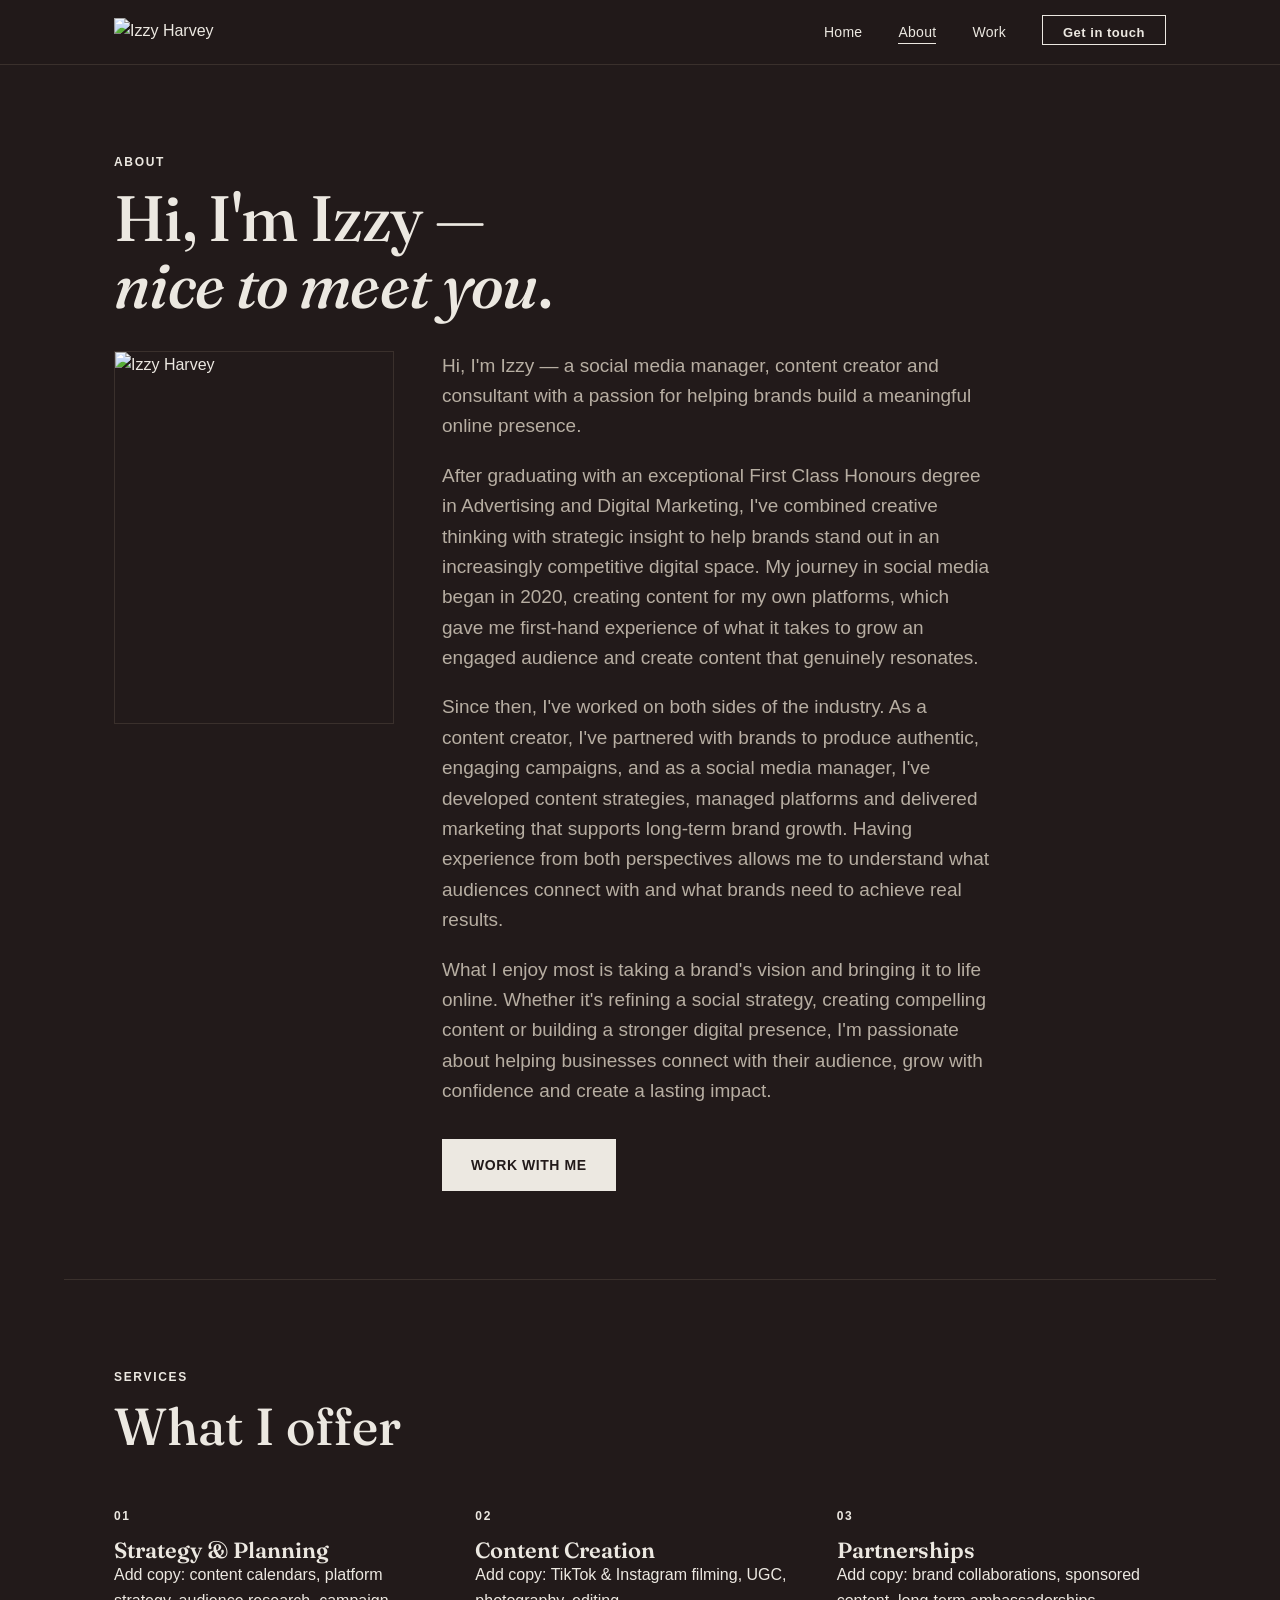
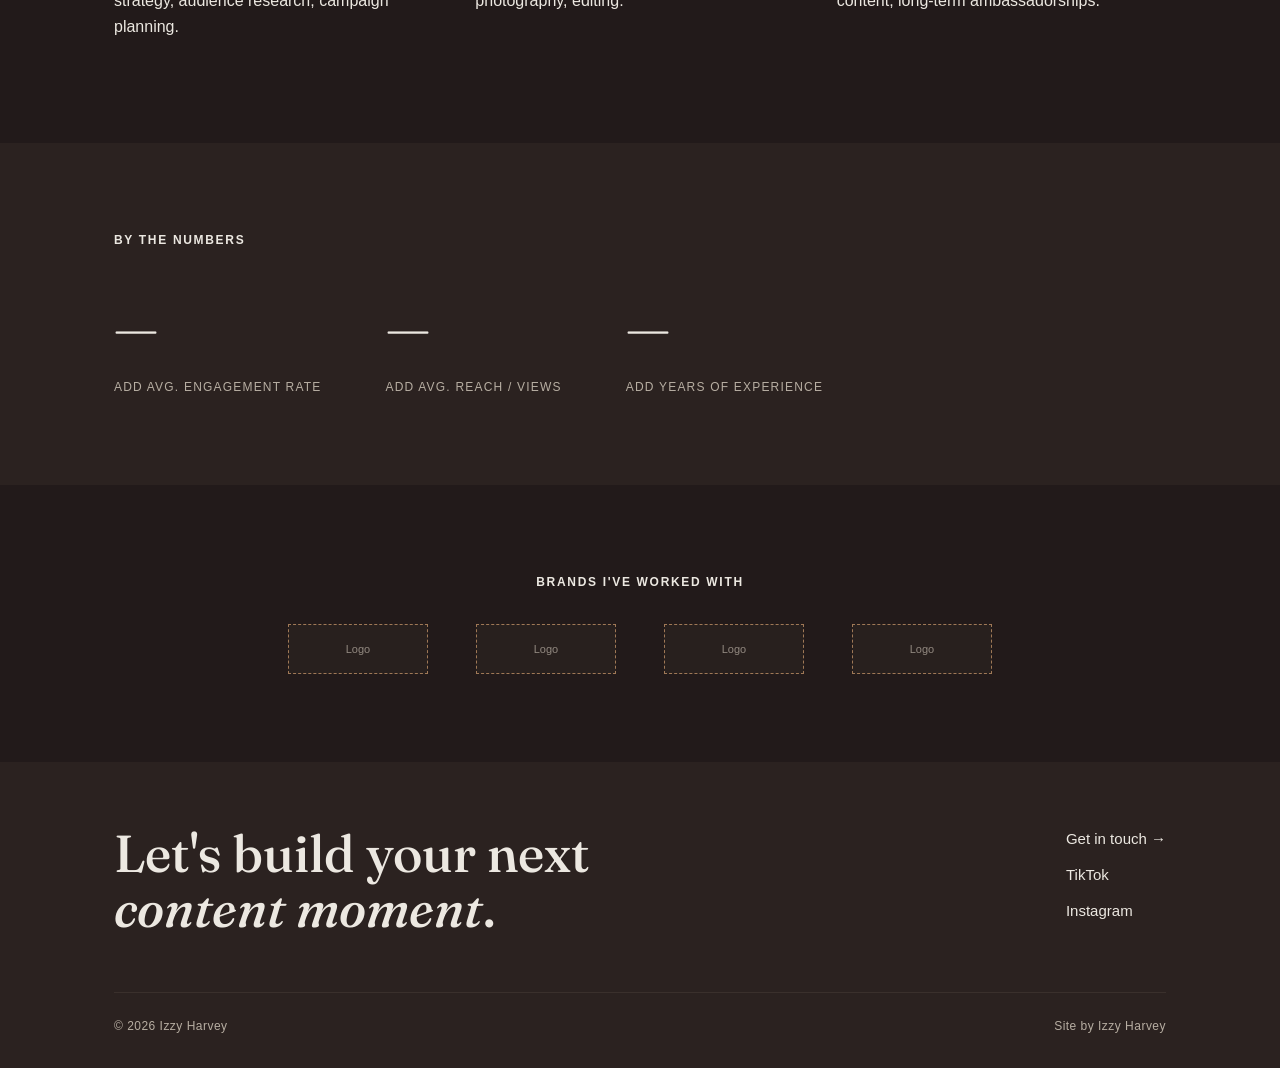
==== about.html @ ade732e3 "Add files via upload" ====
<!DOCTYPE html>
<html lang="en">
<head>
<meta charset="UTF-8">
<meta name="viewport" content="width=device-width, initial-scale=1.0">
<title>About — Izzy Harvey</title>
<link rel="preconnect" href="https://fonts.googleapis.com">
<link rel="preconnect" href="https://fonts.gstatic.com" crossorigin>
<link href="https://fonts.googleapis.com/css2?family=Fraunces:ital,wght@0,300;0,500;0,600;1,400;1,500&display=swap" rel="stylesheet">
<link href="https://api.fontshare.com/v2/css?f[]=switzer@400,500,600,700&display=swap" rel="stylesheet">
<link rel="stylesheet" href="styles.css">
</head>
<body>

<header class="site-header">
  <nav class="nav">
    <a class="logo" href="index.html"><img src="assets/wordmark.svg" alt="Izzy Harvey"></a>
    <button class="nav-toggle">Menu</button>
    <ul class="nav-links">
      <li><a href="index.html">Home</a></li>
      <li><a href="about.html" aria-current="page">About</a></li>
      <li><a href="portfolio.html">Work</a></li>
      <li><a href="contact.html" class="nav-cta">Get in touch</a></li>
    </ul>
  </nav>
</header>

<main>

  <section class="wrap" style="padding-bottom:0;">
    <p class="eyebrow">About</p>
    <h1 style="font-size:clamp(40px,6vw,64px); margin-bottom:32px;">Hi, I'm Izzy —<br><em>nice to meet you</em>.</h1>
  </section>

  <section class="wrap about-photo-row">
    <img src="assets/izzy-photo.jpg" alt="Izzy Harvey" class="about-photo">
    <div>
      <p class="lede mt-0">Hi, I'm Izzy — a social media manager, content
        creator and consultant with a passion for helping brands build a
        meaningful online presence.</p>
      <p class="lede">After graduating with an exceptional First Class
        Honours degree in Advertising and Digital Marketing, I've combined
        creative thinking with strategic insight to help brands stand out
        in an increasingly competitive digital space. My journey in social
        media began in 2020, creating content for my own platforms, which
        gave me first-hand experience of what it takes to grow an engaged
        audience and create content that genuinely resonates.</p>
      <p class="lede">Since then, I've worked on both sides of the
        industry. As a content creator, I've partnered with brands to
        produce authentic, engaging campaigns, and as a social media
        manager, I've developed content strategies, managed platforms and
        delivered marketing that supports long-term brand growth. Having
        experience from both perspectives allows me to understand what
        audiences connect with and what brands need to achieve real
        results.</p>
      <p class="lede">What I enjoy most is taking a brand's vision and
        bringing it to life online. Whether it's refining a social
        strategy, creating compelling content or building a stronger
        digital presence, I'm passionate about helping businesses connect
        with their audience, grow with confidence and create a lasting
        impact.</p>
      <div style="margin-top:32px;">
        <a href="contact.html" class="btn btn-primary">Work with me</a>
      </div>
    </div>
  </section>

  <hr class="rule wrap" style="margin:0 var(--gutter);">

  <!-- SERVICES -->
  <section class="wrap">
    <p class="eyebrow">Services</p>
    <h2 style="margin-bottom:48px;">What I offer</h2>
    <div class="grid-3">
      <div>
        <span class="eyebrow">01</span>
        <h3 style="margin-top:12px;">Strategy &amp; Planning</h3>
        <p class="meta">Add copy: content calendars, platform strategy,
          audience research, campaign planning.</p>
      </div>
      <div>
        <span class="eyebrow">02</span>
        <h3 style="margin-top:12px;">Content Creation</h3>
        <p class="meta">Add copy: TikTok &amp; Instagram filming, UGC,
          photography, editing.</p>
      </div>
      <div>
        <span class="eyebrow">03</span>
        <h3 style="margin-top:12px;">Partnerships</h3>
        <p class="meta">Add copy: brand collaborations, sponsored
          content, long-term ambassadorships.</p>
      </div>
    </div>
  </section>

  <!-- STATS -->
  <section class="bg-dark">
    <div class="wrap">
      <p class="eyebrow" style="margin-bottom:32px;">By the numbers</p>
      <div class="stat-row">
        <div><div class="num">—</div><div class="lbl">Add avg. engagement rate</div></div>
        <div><div class="num">—</div><div class="lbl">Add avg. reach / views</div></div>
        <div><div class="num">—</div><div class="lbl">Add years of experience</div></div>
      </div>
    </div>
  </section>

  <!-- AS SEEN WITH -->
  <section class="wrap center">
    <p class="eyebrow" style="margin-bottom:32px;">Brands I've worked with</p>
    <div class="logo-row" style="justify-content:center;">
      <div class="placeholder">Logo</div>
      <div class="placeholder">Logo</div>
      <div class="placeholder">Logo</div>
      <div class="placeholder">Logo</div>
    </div>
  </section>

</main>

<footer>
  <div class="wrap">
    <div class="footer-top">
      <h2>Let's build your next<br><em>content moment</em>.</h2>
      <ul class="social-list">
        <li><a href="contact.html">Get in touch →</a></li>
        <li><a href="https://www.tiktok.com/@izzyharveyx" target="_blank" rel="noopener">TikTok</a></li>
        <li><a href="https://www.instagram.com/izzyharvey.x" target="_blank" rel="noopener">Instagram</a></li>
      </ul>
    </div>
    <div class="footer-bottom">
      <span>© 2026 Izzy Harvey</span>
      <span>Site by Izzy Harvey</span>
    </div>
  </div>
</footer>

<script src="script.js"></script>
</body>
</html>
---- styles.css ----
/* ============================================================
   IZZY HARVEY — PORTFOLIO
   Design tokens
   ============================================================ */
:root{
  /* Colour — dark theme */
  --bg:#221A1A;          /* page background */
  --bg-raised:#2B2220;   /* elevated panels — alt sections, cards, placeholders */
  --ink:#ECE8E1;         /* primary text — warm off-white */
  --ink-dim:#B7AEA2;     /* secondary/muted text */
  --tan-500:#C9986A;     /* camel accent — tags, rules, hover */
  --border:#3A302C;      /* hairline borders */

  /* Type */
  --font-display:'Fraunces', serif;
  --font-body:'Switzer','Helvetica Neue',Helvetica,Arial,sans-serif;

  /* Layout */
  --max-w:1180px;
  --gutter:clamp(24px, 5vw, 64px);
  --radius:2px;
}

*,*::before,*::after{ box-sizing:border-box; }

html{ scroll-behavior:smooth; }

body{
  margin:0;
  background:var(--bg);
  color:var(--ink);
  font-family:var(--font-body);
  font-size:16px;
  line-height:1.6;
  -webkit-font-smoothing:antialiased;
}

img{ max-width:100%; display:block; }
a{ color:inherit; text-decoration:none; }

.wrap{
  max-width:var(--max-w);
  margin:0 auto;
  padding-left:var(--gutter);
  padding-right:var(--gutter);
}

/* ---------- eyebrow / labels ---------- */
.eyebrow{
  font-family:var(--font-body);
  font-size:12px;
  font-weight:600;
  letter-spacing:.14em;
  text-transform:uppercase;
  color:var(--ink);
}

/* ---------- headings ---------- */
h1,h2,h3{
  font-family:var(--font-display);
  font-weight:500;
  line-height:1.05;
  margin:0;
  color:var(--ink);
}
h1{ font-size:clamp(48px,8vw,96px); letter-spacing:-.01em; }
h2{ font-size:clamp(32px,4.5vw,52px); }
h3{ font-size:22px; font-weight:600; }
em, .italic{ font-style:italic; color:var(--ink); }

p{ margin:0 0 1em; }
.lede{ font-size:19px; color:var(--ink-dim); max-width:52ch; }

/* ============================================================
   NAV
   ============================================================ */
.site-header{
  position:sticky; top:0; z-index:50;
  background:rgba(34,26,26,.9);
  backdrop-filter:blur(8px);
  border-bottom:1px solid var(--border);
}
.nav{
  display:flex; align-items:center; justify-content:space-between;
  padding:18px var(--gutter);
  max-width:var(--max-w); margin:0 auto;
}
.nav .logo img{ height:28px; width:auto; }
.nav-links{
  display:flex; gap:36px; list-style:none; margin:0; padding:0;
  font-size:14px; font-weight:500; letter-spacing:.02em;
}
.nav-links a{
  position:relative; padding-bottom:4px;
}
.nav-links a::after{
  content:''; position:absolute; left:0; bottom:0; width:0; height:1px;
  background:var(--ink); transition:width .25s ease;
}
.nav-links a:hover::after, .nav-links a[aria-current="page"]::after{ width:100%; }
.nav-cta{
  border:1px solid var(--ink); padding:9px 20px;
  font-size:13px; font-weight:600; letter-spacing:.04em;
  transition:background .2s ease, color .2s ease;
}
.nav-cta:hover{ background:var(--ink); color:var(--bg); }
.nav-toggle{ display:none; }

@media (max-width:760px){
  .nav-links{
    position:fixed; inset:64px 0 auto 0; background:var(--bg);
    flex-direction:column; gap:0; border-bottom:1px solid var(--border);
    max-height:0; overflow:hidden; transition:max-height .3s ease;
  }
  .nav-links.open{ max-height:400px; }
  .nav-links li{ border-top:1px solid var(--border); }
  .nav-links a{ display:block; padding:16px var(--gutter); }
  .nav-links a::after{ display:none; }
  .nav-toggle{
    display:block; background:none; border:none; cursor:pointer;
    font-family:var(--font-body); font-size:13px; font-weight:600;
    letter-spacing:.06em; text-transform:uppercase; color:var(--ink);
  }
}

/* ============================================================
   BUTTONS
   ============================================================ */
.btn{
  display:inline-flex; align-items:center; gap:10px;
  padding:14px 28px; font-size:14px; font-weight:600;
  letter-spacing:.04em; text-transform:uppercase;
  border:1px solid var(--ink); cursor:pointer;
  transition:background .2s ease, color .2s ease, border-color .2s ease;
  background:transparent; color:var(--ink);
}
.btn-primary{ background:var(--ink); color:var(--bg); }
.btn-primary:hover{ background:var(--ink-dim); border-color:var(--ink-dim); color:var(--bg); }
.btn-ghost:hover{ background:var(--ink); color:var(--bg); }

/* ============================================================
   HERO
   ============================================================ */
.hero{
  padding:72px 0 56px;
  display:grid; grid-template-columns:1.4fr .9fr; gap:48px; align-items:end;
}
.hero-eyebrow{ margin-bottom:18px; }
.hero h1{ margin-bottom:22px; }
.hero-meta{
  border-left:1px solid var(--tan-500); padding-left:24px;
  display:flex; flex-direction:column; gap:14px;
}
.hero-meta .stat{ font-family:var(--font-display); font-size:26px; display:block; }
.hero-meta .stat span{
  display:block; font-family:var(--font-body); font-size:11px;
  letter-spacing:.12em; text-transform:uppercase; color:var(--ink-dim); margin-top:2px;
}
.hero-meta a.stat{ transition:color .2s ease; }
.hero-meta a.stat:hover{ opacity:.7; }
@media (max-width:820px){
  .hero{ grid-template-columns:1fr; }
  .hero-meta{ border-left:none; border-top:1px solid var(--tan-500); padding-left:0; padding-top:20px; flex-direction:column; gap:20px; }
}

/* ============================================================
   SIGNATURE COMPONENT — the content reel
   A horizontal strip of scheduled-post style frames, echoing
   Izzy's day job of laying out content calendars. Used across
   pages as the placeholder system for photo/video.
   ============================================================ */
.reel{
  display:flex; gap:16px; overflow-x:auto; padding:28px var(--gutter) 8px;
  scrollbar-width:thin;
}
.reel::-webkit-scrollbar{ height:6px; }
.reel::-webkit-scrollbar-thumb{ background:var(--border); }

.frame{
  flex:0 0 auto; width:220px;
  border:1px dashed var(--tan-500);
  background:var(--bg-raised);
  display:flex; flex-direction:column;
}
.frame .slot{
  aspect-ratio:4/5; display:flex; align-items:center; justify-content:center;
  text-align:center; padding:16px; color:var(--ink-dim); font-size:12px; line-height:1.5;
}
.frame .tag{
  border-top:1px dashed var(--tan-500);
  padding:9px 12px; font-size:11px; font-weight:600;
  letter-spacing:.06em; text-transform:uppercase; color:var(--ink);
  display:flex; justify-content:space-between;
}

/* Generic placeholder block (non-reel, single image) */
.placeholder{
  border:1px dashed var(--tan-500); background:var(--bg-raised);
  display:flex; align-items:center; justify-content:center;
  text-align:center; color:var(--ink-dim); font-size:13px; padding:24px; line-height:1.6;
}

/* ============================================================
   MARQUEE — running text strip
   ============================================================ */
.marquee{
  background:var(--bg-raised); color:var(--ink);
  overflow:hidden; white-space:nowrap; padding:16px 0;
  border-top:1px solid var(--border); border-bottom:1px solid var(--border);
}
.marquee-track{
  display:inline-block; padding-left:100%;
  animation:scroll 28s linear infinite;
  font-family:var(--font-body); font-weight:500; font-size:18px;
  letter-spacing:.02em; text-transform:uppercase;
}
.marquee-track span{ margin:0 32px; color:var(--ink); font-style:normal; }
@keyframes scroll{ from{ transform:translateX(0);} to{ transform:translateX(-100%);} }
@media (prefers-reduced-motion:reduce){ .marquee-track{ animation:none; padding-left:0; } }

/* ============================================================
   SECTIONS
   ============================================================ */
section{ padding:88px 0; }
.section-head{
  display:flex; justify-content:space-between; align-items:flex-end;
  gap:24px; margin-bottom:48px; flex-wrap:wrap;
}
.rule{ border:none; border-top:1px solid var(--border); margin:0; }

.bg-beige{ background:var(--bg-raised); }
.bg-dark{ background:var(--bg-raised); color:var(--ink); }
.bg-dark h2, .bg-dark h3{ color:var(--ink); }
.bg-dark .eyebrow{ color:var(--ink); }

/* ---------- grid ---------- */
.grid-3{ display:grid; grid-template-columns:repeat(3,1fr); gap:32px; }
.grid-2{ display:grid; grid-template-columns:repeat(2,1fr); gap:40px; }
@media (max-width:820px){ .grid-3{ grid-template-columns:1fr; } .grid-2{ grid-template-columns:1fr; } }

/* ---------- work card ---------- */
.card{ display:flex; flex-direction:column; gap:18px; }
.card .placeholder{ aspect-ratio:4/5; }
.card .tags{ display:flex; gap:8px; flex-wrap:wrap; }
.pill{
  font-size:11px; font-weight:600; letter-spacing:.06em; text-transform:uppercase;
  border:1px solid var(--tan-500); color:var(--ink); padding:5px 11px;
}
.card h3{ margin-top:4px; }
.card .meta{ font-size:13px; color:var(--ink-dim); }

/* ---------- stat row ---------- */
.stat-row{ display:flex; gap:64px; flex-wrap:wrap; }
.stat-row .num{ font-family:var(--font-display); font-size:56px; }
.stat-row .lbl{ font-size:12px; letter-spacing:.1em; text-transform:uppercase; color:var(--ink-dim); margin-top:6px; }

/* ---------- logos row ---------- */
.logo-row{ display:flex; gap:48px; flex-wrap:wrap; align-items:center; opacity:.75; }
.logo-row .placeholder{ width:140px; height:48px; font-size:11px; }

/* ============================================================
   FOOTER
   ============================================================ */
footer{ background:var(--bg-raised); color:var(--ink-dim); padding:64px 0 32px; }
.footer-top{ display:flex; justify-content:space-between; gap:40px; flex-wrap:wrap; margin-bottom:56px; }
.footer-top h2{ color:var(--ink); max-width:14ch; }
.social-list{ list-style:none; margin:0; padding:0; display:flex; flex-direction:column; gap:10px; }
.social-list a{ font-size:15px; border-bottom:1px solid transparent; color:var(--ink); }
.social-list a:hover{ border-color:var(--ink); }
.footer-bottom{
  display:flex; justify-content:space-between; flex-wrap:wrap; gap:12px;
  border-top:1px solid var(--border); padding-top:24px;
  font-size:12px; letter-spacing:.04em; color:var(--ink-dim);
}

/* ---------- about page photo ---------- */
.about-photo-row{
  padding-top:0; display:grid; grid-template-columns:280px 1fr; gap:48px; align-items:start;
}
.about-photo{
  width:100%; aspect-ratio:3/4; object-fit:cover; border:1px solid var(--border);
}
@media (max-width:820px){
  .about-photo-row{ grid-template-columns:1fr; }
  .about-photo{ max-width:280px; }
}

/* ---------- utility ---------- */
.mt-0{ margin-top:0; }
.center{ text-align:center; }
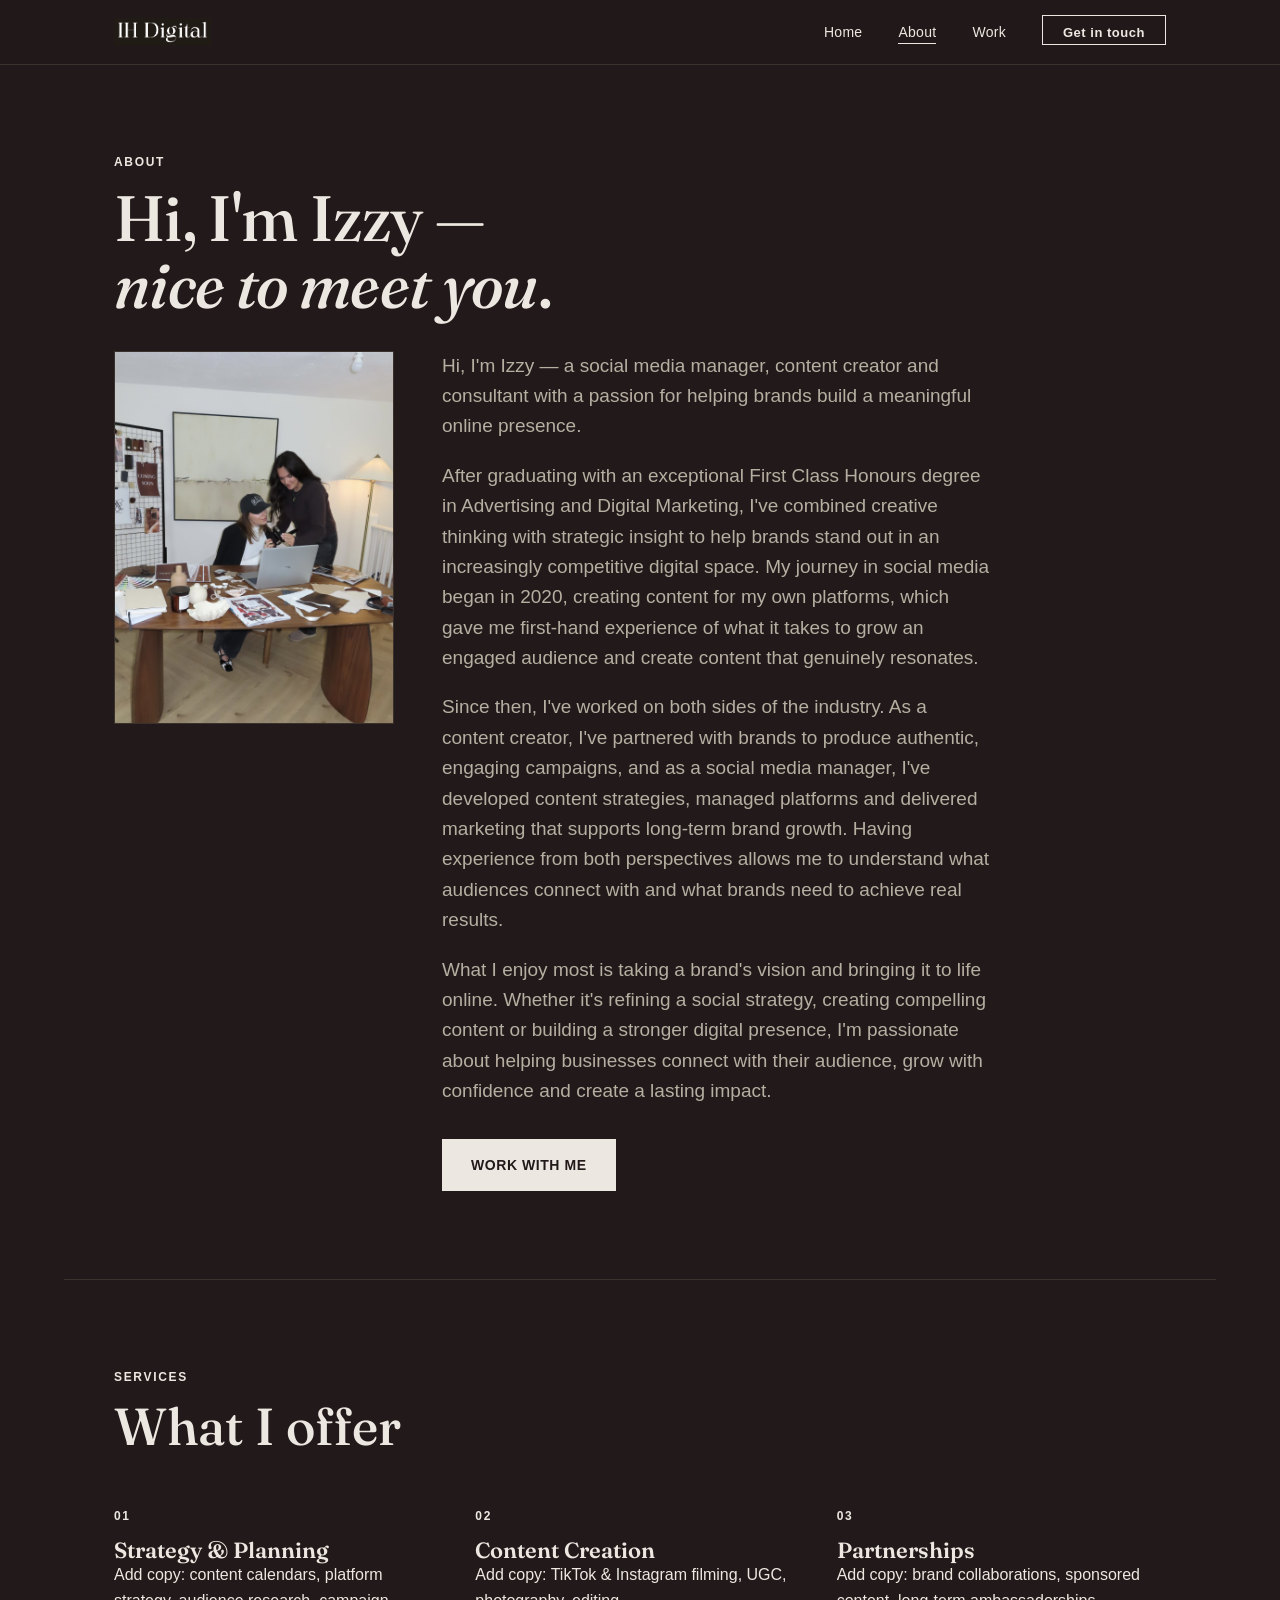
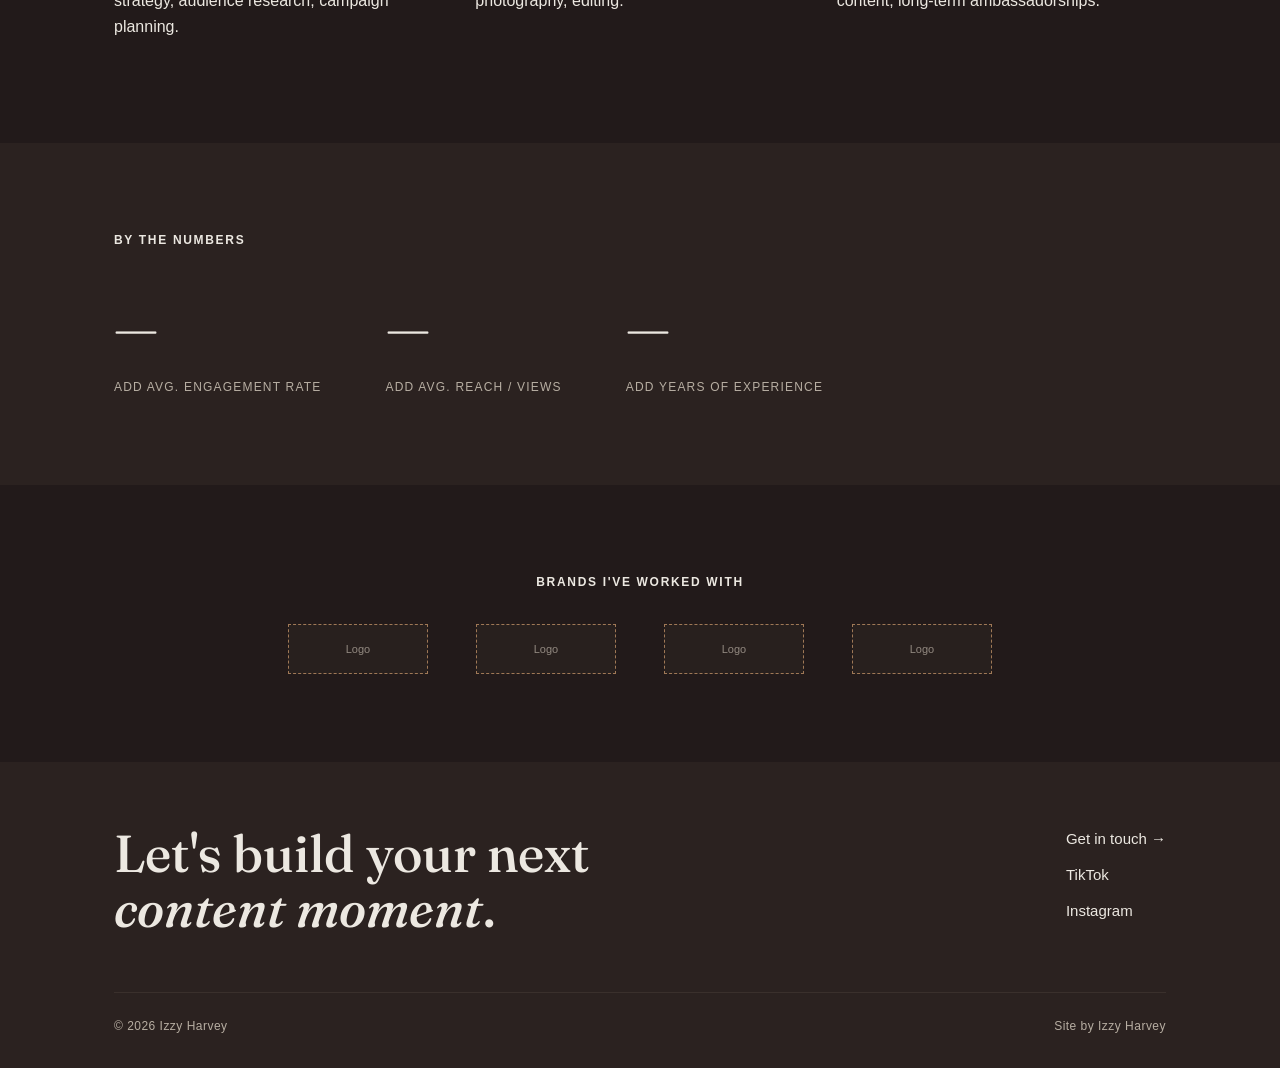
==== commit 1f3500ed: "Add files via upload" ====
--- a/about.html
+++ b/about.html
@@ -14,7 +14,7 @@
 
 <header class="site-header">
   <nav class="nav">
-    <a class="logo" href="index.html"><img src="assets/wordmark.svg" alt="Izzy Harvey"></a>
+    <a class="logo" href="index.html"><img src="assets/logo.png" alt="IH Digital"></a>
     <button class="nav-toggle">Menu</button>
     <ul class="nav-links">
       <li><a href="index.html">Home</a></li>
--- a/styles.css
+++ b/styles.css
@@ -193,6 +193,12 @@
   display:flex; justify-content:space-between;
 }
 
+/* filled reel frame — real photo, no dashed placeholder */
+.frame-filled{ border:none; background:none; }
+.reel-img{
+  width:100%; aspect-ratio:4/5; object-fit:cover; display:block;
+}
+
 /* Generic placeholder block (non-reel, single image) */
 .placeholder{
   border:1px dashed var(--tan-500); background:var(--bg-raised);
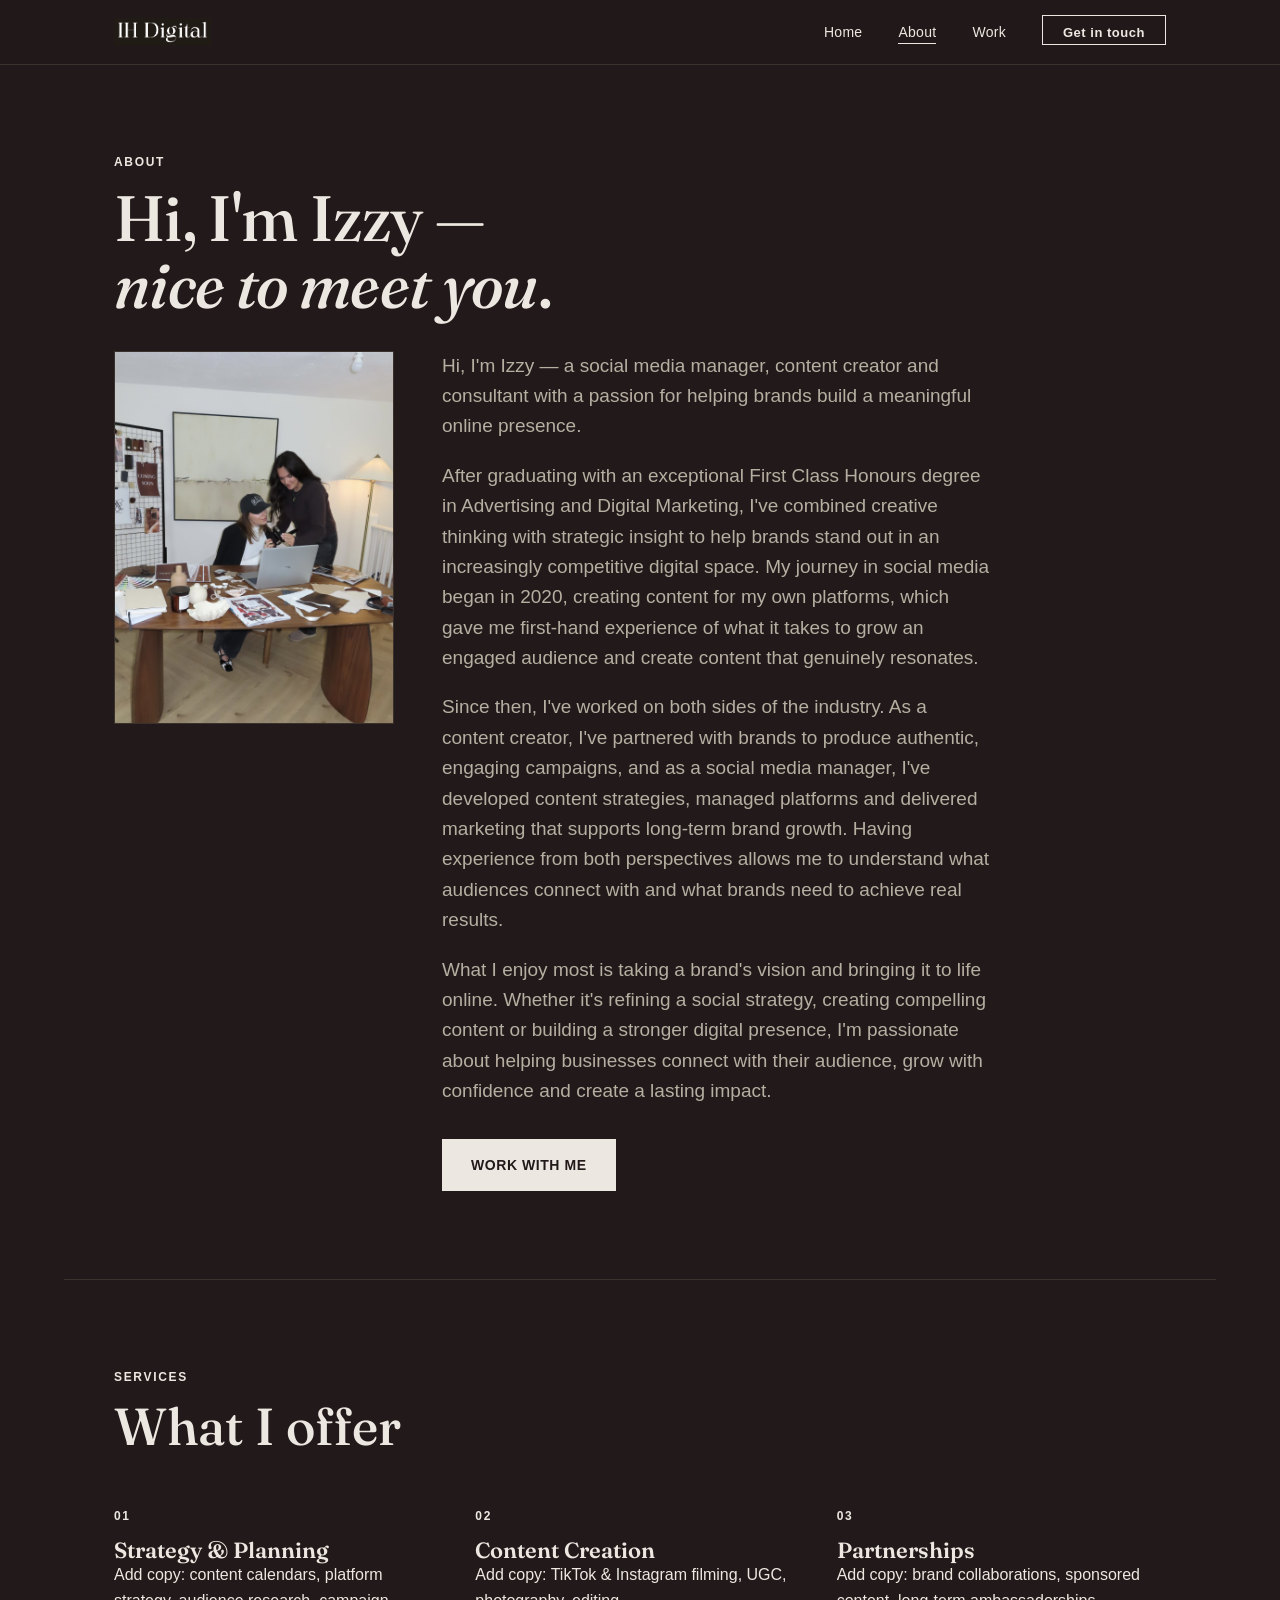
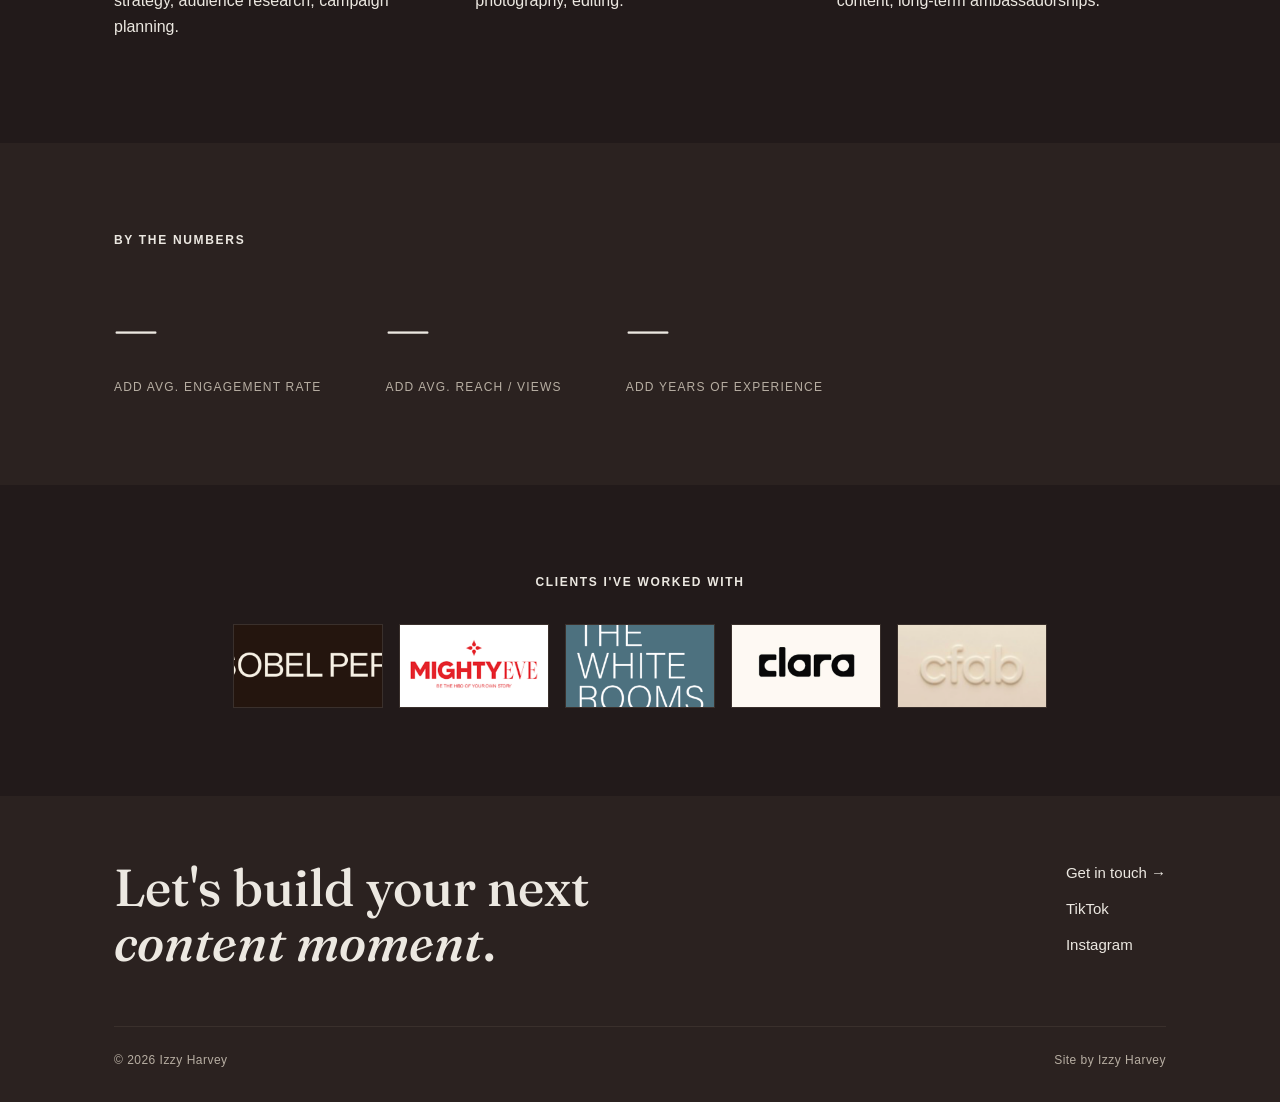
==== commit 87f21f5f: "Add files via upload" ====
--- a/about.html
+++ b/about.html
@@ -107,12 +107,13 @@
 
   <!-- AS SEEN WITH -->
   <section class="wrap center">
-    <p class="eyebrow" style="margin-bottom:32px;">Brands I've worked with</p>
+    <p class="eyebrow" style="margin-bottom:32px;">Clients I've worked with</p>
     <div class="logo-row" style="justify-content:center;">
-      <div class="placeholder">Logo</div>
-      <div class="placeholder">Logo</div>
-      <div class="placeholder">Logo</div>
-      <div class="placeholder">Logo</div>
+      <div class="logo-chip"><img src="assets/client-isobel-perl.png" alt="Isobel Perl"></div>
+      <div class="logo-chip"><img src="assets/client-mighty-eve.png" alt="Mighty Eve"></div>
+      <div class="logo-chip"><img src="assets/client-white-rooms.png" alt="The White Rooms"></div>
+      <div class="logo-chip"><img src="assets/client-clara.png" alt="Clara"></div>
+      <div class="logo-chip"><img src="assets/client-cfab.png" alt="CFAB"></div>
     </div>
   </section>
 
--- a/styles.css
+++ b/styles.css
@@ -261,8 +261,12 @@
 .stat-row .lbl{ font-size:12px; letter-spacing:.1em; text-transform:uppercase; color:var(--ink-dim); margin-top:6px; }
 
 /* ---------- logos row ---------- */
-.logo-row{ display:flex; gap:48px; flex-wrap:wrap; align-items:center; opacity:.75; }
-.logo-row .placeholder{ width:140px; height:48px; font-size:11px; }
+.logo-row{ display:flex; gap:16px; flex-wrap:wrap; align-items:center; }
+.logo-row .placeholder{ width:150px; height:84px; font-size:11px; }
+.logo-chip{
+  width:150px; height:84px; border:1px solid var(--border); overflow:hidden;
+}
+.logo-chip img{ width:100%; height:100%; object-fit:cover; display:block; }
 
 /* ============================================================
    FOOTER
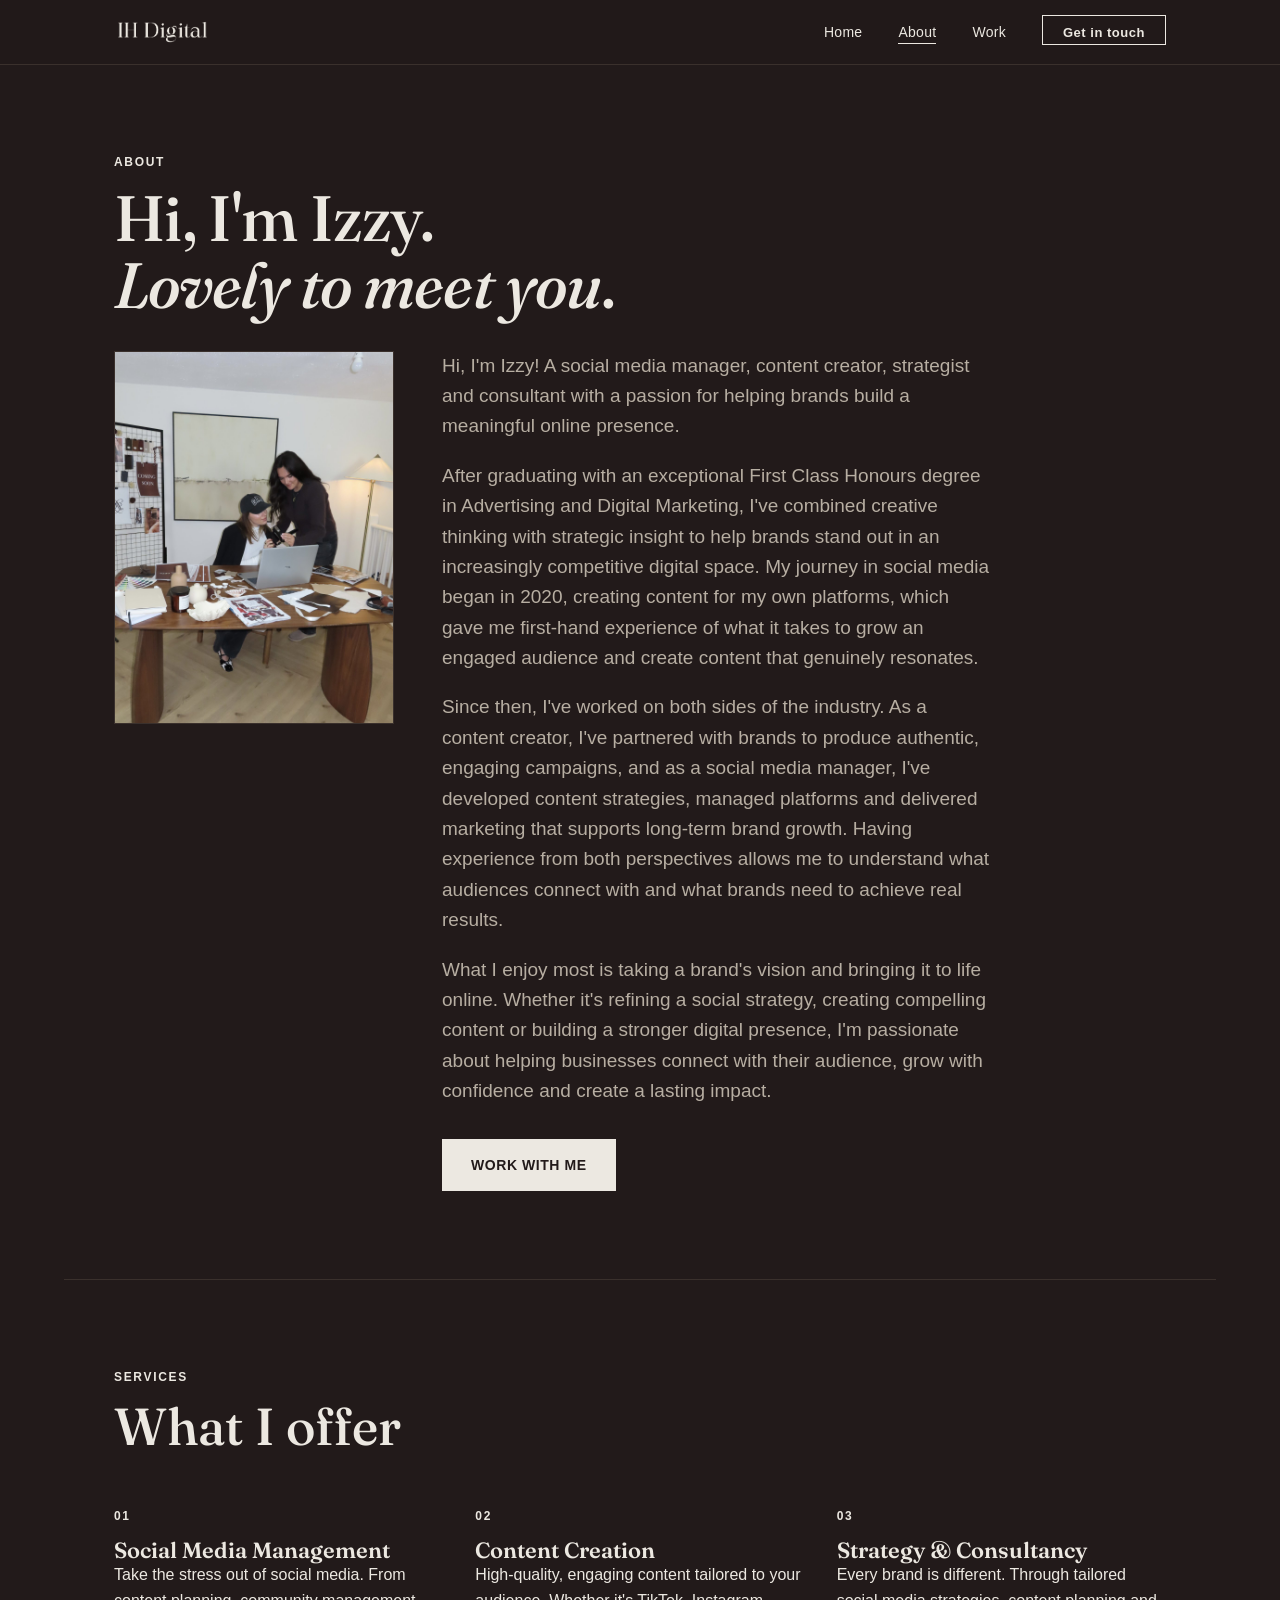
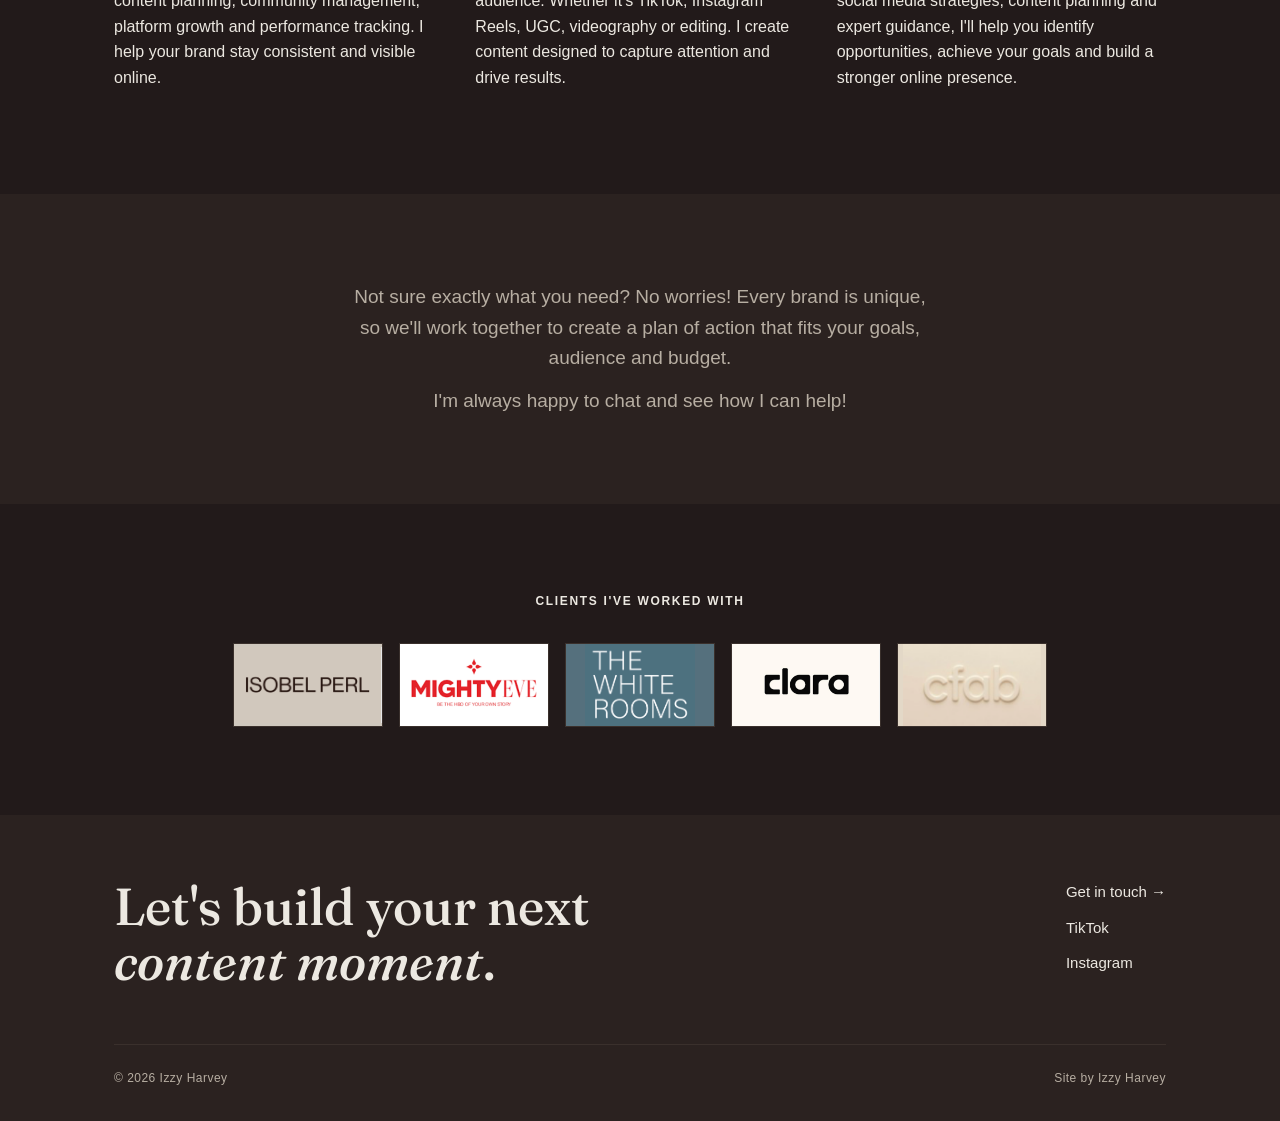
==== commit 5012f1b2: "Add files via upload" ====
--- a/about.html
+++ b/about.html
@@ -29,15 +29,15 @@
 
   <section class="wrap" style="padding-bottom:0;">
     <p class="eyebrow">About</p>
-    <h1 style="font-size:clamp(40px,6vw,64px); margin-bottom:32px;">Hi, I'm Izzy —<br><em>nice to meet you</em>.</h1>
+    <h1 style="font-size:clamp(40px,6vw,64px); margin-bottom:32px;">Hi, I'm Izzy.<br><em>Lovely to meet you</em>.</h1>
   </section>
 
   <section class="wrap about-photo-row">
     <img src="assets/izzy-photo.jpg" alt="Izzy Harvey" class="about-photo">
     <div>
-      <p class="lede mt-0">Hi, I'm Izzy — a social media manager, content
-        creator and consultant with a passion for helping brands build a
-        meaningful online presence.</p>
+      <p class="lede mt-0">Hi, I'm Izzy! A social media manager, content
+        creator, strategist and consultant with a passion for helping
+        brands build a meaningful online presence.</p>
       <p class="lede">After graduating with an exceptional First Class
         Honours degree in Advertising and Digital Marketing, I've combined
         creative thinking with strategic insight to help brands stand out
@@ -74,34 +74,39 @@
     <div class="grid-3">
       <div>
         <span class="eyebrow">01</span>
-        <h3 style="margin-top:12px;">Strategy &amp; Planning</h3>
-        <p class="meta">Add copy: content calendars, platform strategy,
-          audience research, campaign planning.</p>
+        <h3 style="margin-top:12px;">Social Media Management</h3>
+        <p class="meta">Take the stress out of social media. From content
+          planning, community management, platform growth and performance
+          tracking. I help your brand stay consistent and visible online.</p>
       </div>
       <div>
         <span class="eyebrow">02</span>
         <h3 style="margin-top:12px;">Content Creation</h3>
-        <p class="meta">Add copy: TikTok &amp; Instagram filming, UGC,
-          photography, editing.</p>
+        <p class="meta">High-quality, engaging content tailored to your
+          audience. Whether it's TikTok, Instagram Reels, UGC, videography
+          or editing. I create content designed to capture attention and
+          drive results.</p>
       </div>
       <div>
         <span class="eyebrow">03</span>
-        <h3 style="margin-top:12px;">Partnerships</h3>
-        <p class="meta">Add copy: brand collaborations, sponsored
-          content, long-term ambassadorships.</p>
+        <h3 style="margin-top:12px;">Strategy &amp; Consultancy</h3>
+        <p class="meta">Every brand is different. Through tailored social
+          media strategies, content planning and expert guidance, I'll
+          help you identify opportunities, achieve your goals and build a
+          stronger online presence.</p>
       </div>
     </div>
   </section>
 
-  <!-- STATS -->
+  <!-- NOT SURE WHAT YOU NEED -->
   <section class="bg-dark">
-    <div class="wrap">
-      <p class="eyebrow" style="margin-bottom:32px;">By the numbers</p>
-      <div class="stat-row">
-        <div><div class="num">—</div><div class="lbl">Add avg. engagement rate</div></div>
-        <div><div class="num">—</div><div class="lbl">Add avg. reach / views</div></div>
-        <div><div class="num">—</div><div class="lbl">Add years of experience</div></div>
-      </div>
+    <div class="wrap center">
+      <p class="lede" style="margin:0 auto; max-width:56ch;">Not sure exactly
+        what you need? No worries! Every brand is unique, so we'll work
+        together to create a plan of action that fits your goals, audience
+        and budget.</p>
+      <p class="lede" style="margin:12px auto 0; max-width:56ch;">I'm
+        always happy to chat and see how I can help!</p>
     </div>
   </section>
 
@@ -109,11 +114,11 @@
   <section class="wrap center">
     <p class="eyebrow" style="margin-bottom:32px;">Clients I've worked with</p>
     <div class="logo-row" style="justify-content:center;">
-      <div class="logo-chip"><img src="assets/client-isobel-perl.png" alt="Isobel Perl"></div>
-      <div class="logo-chip"><img src="assets/client-mighty-eve.png" alt="Mighty Eve"></div>
-      <div class="logo-chip"><img src="assets/client-white-rooms.png" alt="The White Rooms"></div>
-      <div class="logo-chip"><img src="assets/client-clara.png" alt="Clara"></div>
-      <div class="logo-chip"><img src="assets/client-cfab.png" alt="CFAB"></div>
+      <div class="logo-chip" style="background:#cfc8be;"><img src="assets/client-isobel-perl.png" alt="Isobel Perl"></div>
+      <div class="logo-chip" style="background:#ffffff;"><img src="assets/client-mighty-eve.png" alt="Mighty Eve"></div>
+      <div class="logo-chip" style="background:#55707d;"><img src="assets/client-white-rooms.png" alt="The White Rooms"></div>
+      <div class="logo-chip" style="background:#fdf9f4;"><img src="assets/client-clara.png" alt="Clara"></div>
+      <div class="logo-chip" style="background:#e3d8c7;"><img src="assets/client-cfab.png" alt="CFAB"></div>
     </div>
   </section>
 
--- a/styles.css
+++ b/styles.css
@@ -265,8 +265,9 @@
 .logo-row .placeholder{ width:150px; height:84px; font-size:11px; }
 .logo-chip{
   width:150px; height:84px; border:1px solid var(--border); overflow:hidden;
-}
-.logo-chip img{ width:100%; height:100%; object-fit:cover; display:block; }
+  display:flex; align-items:center; justify-content:center;
+}
+.logo-chip img{ width:100%; height:100%; object-fit:contain; display:block; }
 
 /* ============================================================
    FOOTER
